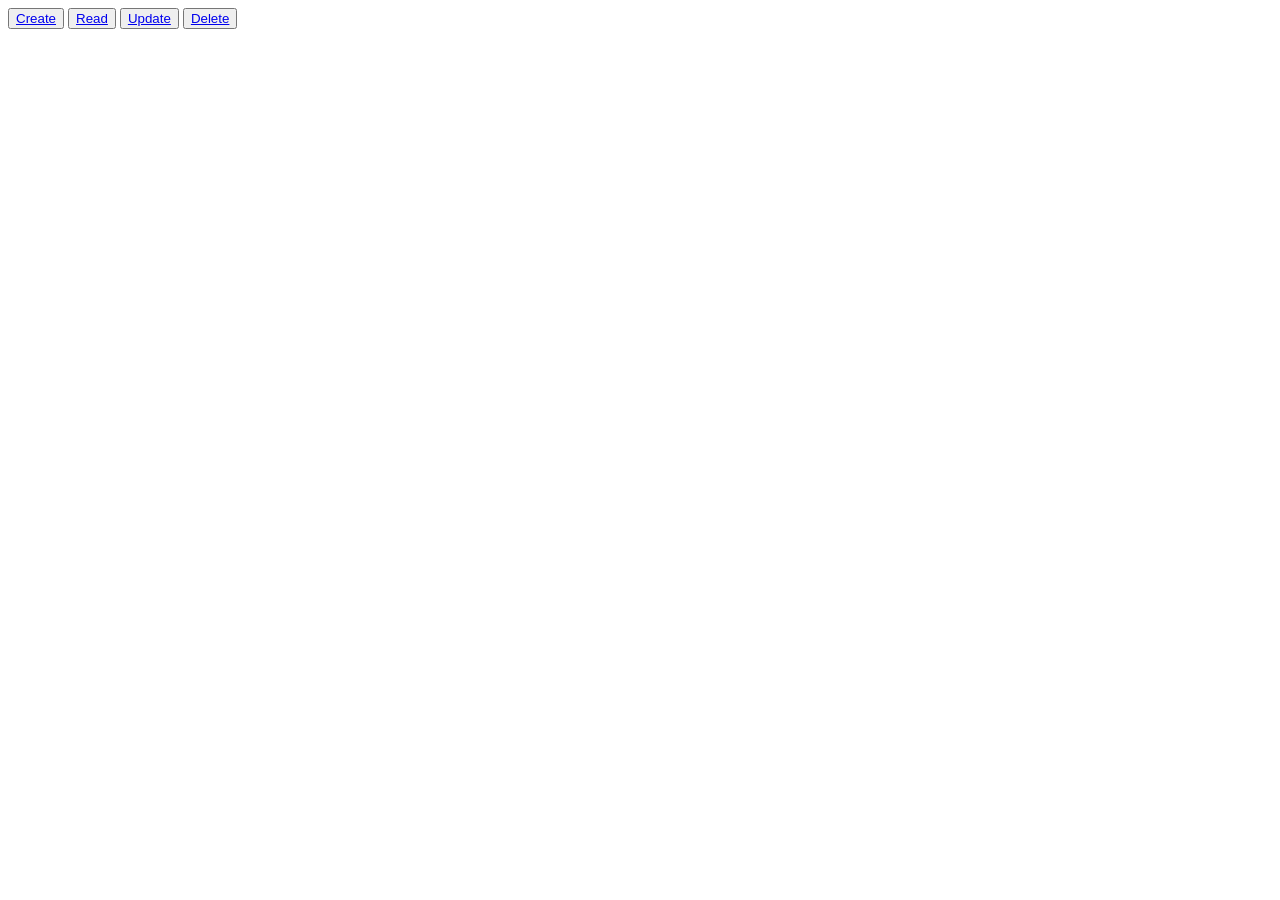
==== Dia12+1/index.html @ 1feaa71b "feat: :zap: Day twelve plus one part one" ====
<!DOCTYPE html>
<html lang="en">
<head>
    <meta charset="UTF-8">
    <meta name="viewport" content="width=device-width, initial-scale=1.0">
    <title>Document</title>
</head>
<body>
    <button><a href="./Create.html">Create</a></button>
    <button><a href="./Read.html">Read</a></button>
    <button><a href="./Update.html">Update</a></button>
    <button><a href="./Delete.html">Delete</a></button>
</body>

</html>
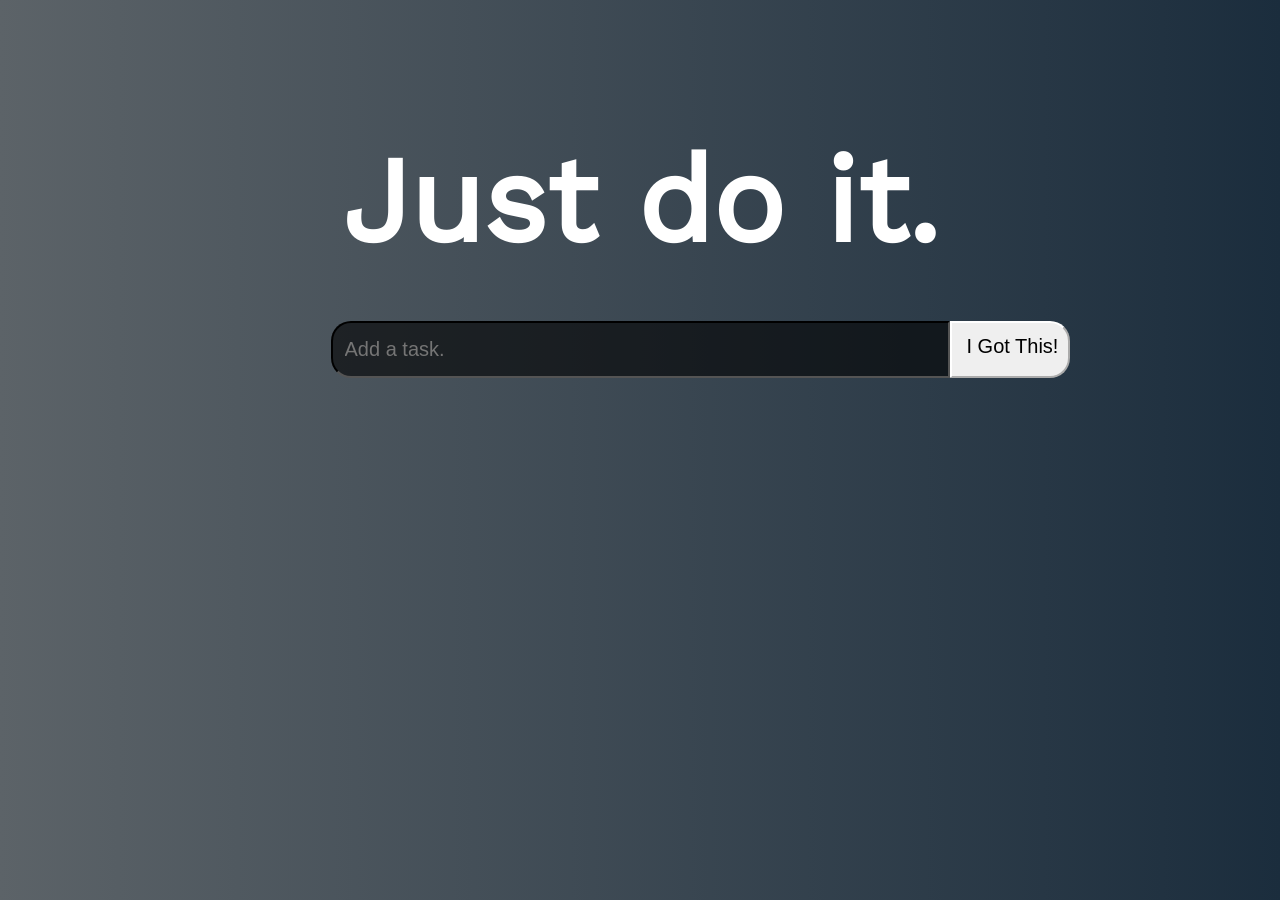
==== commit 1309b23a: "feat: :fire: Day twelve plus one last part" ====
--- a/Dia12+1/index.html
+++ b/Dia12+1/index.html
@@ -1,15 +1,26 @@
 <!DOCTYPE html>
 <html lang="en">
+
 <head>
     <meta charset="UTF-8">
     <meta name="viewport" content="width=device-width, initial-scale=1.0">
     <title>Document</title>
+    <link rel="stylesheet" href="./style/style.css">
 </head>
+
 <body>
-    <button><a href="./Create.html">Create</a></button>
-    <button><a href="./Read.html">Read</a></button>
-    <button><a href="./Update.html">Update</a></button>
-    <button><a href="./Delete.html">Delete</a></button>
+    <article class="todito">
+
+        <h1>Just do it.</h1>
+        <div class="boton">
+            <input type="text" id="taskInput" placeholder="Add a task.">
+            <button id="newTask"> I Got This!</button>
+        </div>
+    </article>
+    <article class="opciones">
+        
+    </article>
 </body>
+<script src="./scripts/script.js"></script>
 
 </html>
--- a/Dia12+1/style/style.css
+++ b/Dia12+1/style/style.css
@@ -0,0 +1,126 @@
+@font-face {
+    font-family: "titulo";
+    src: url(../storage/fonts/WorkSans-Regular.ttf);
+}
+*{
+    padding: 0;
+    margin: 0;
+    box-sizing: border-box;
+}
+
+body{
+    background: linear-gradient(to right,#5c6368,#1b2d3d);
+}
+
+.todito{
+    display: flex;
+    flex-direction: column;
+    align-items: center;
+    height: 40vh;
+    width: 100%;
+}
+
+h1{
+    margin-top: 130px;
+    margin-bottom: 50px;
+    color: white;
+    font-size: 120px;
+    font-family: "titulo",sans-serif;
+}
+input{
+    position: relative;
+    font-size: 20px;
+    color: white;
+    border-color: black;
+    background-color: rgba(0,0,0,0.6);
+    border-top-left-radius:20px;
+    border-bottom-left-radius:20px;
+    padding-top: 15px;
+    padding-bottom: 15px;
+    padding-left: 12px;
+    padding-right: 350px;
+}
+button{
+    position: absolute;
+    font-size: 20px;
+    border-color: white;
+    border-top-right-radius:20px;
+    border-bottom-right-radius:20px;
+    padding-top: 12px;
+    padding-bottom: 18px;
+    padding-left: 15px;
+    padding-right: 10px;
+}
+/* Capsula positiva*/
+.terminado img{
+    margin-left: 20px;
+    margin-right: 10px;
+    width: 50px;
+    background-color: white;
+    border-radius: 100px;
+}
+.eliminado img{
+    width: 50px;
+    background-color: white;
+    border-radius: 100px;
+}
+.opciones{
+    gap: 20px;
+    margin-top: 80px;
+    overflow-y: scroll;
+    height: calc(84vh - 300px);
+    display: flex;
+    align-items: center;
+    flex-direction: column;
+}
+
+.capsula{
+    padding-top: 3px;
+    padding-bottom: 3px;
+    padding-left: 5px;
+    padding-right: 5px;
+    display: flex;
+    color: white;
+    background-color: #14191d;
+    border-radius: 30px;
+    max-width: 80%;
+}
+.infoText p{
+    margin-top: 10px;
+    font-size: 30px;
+}
+.botones{
+    display: flex;
+}
+/* Capsula negativa*/
+.terminadoNegativa img{
+    margin-left: 20px;
+    margin-right: 10px;
+    width: 50px;
+    background-color: rgba(255, 255, 255, 0.362);
+    border-radius: 100px;
+}
+.eliminadoNegativa img{
+    width: 50px;
+    background-color: rgba(255, 255, 255, 0.362);
+    border-radius: 100px;
+}
+.capsulaNegativa{
+    padding-top: 3px;
+    padding-bottom: 3px;
+    padding-left: 5px;
+    padding-right: 5px;
+    display: flex;
+    color: rgba(255, 255, 255, 0.362);
+    background-color: #14191d;
+    border-radius: 30px;
+    max-width: 80%;
+}
+.infoTextNegativa p{
+    margin-top: 10px;
+    font-size: 30px;
+    text-decoration: line-through;
+}
+.botonesNegativa{
+    display: flex;
+}
